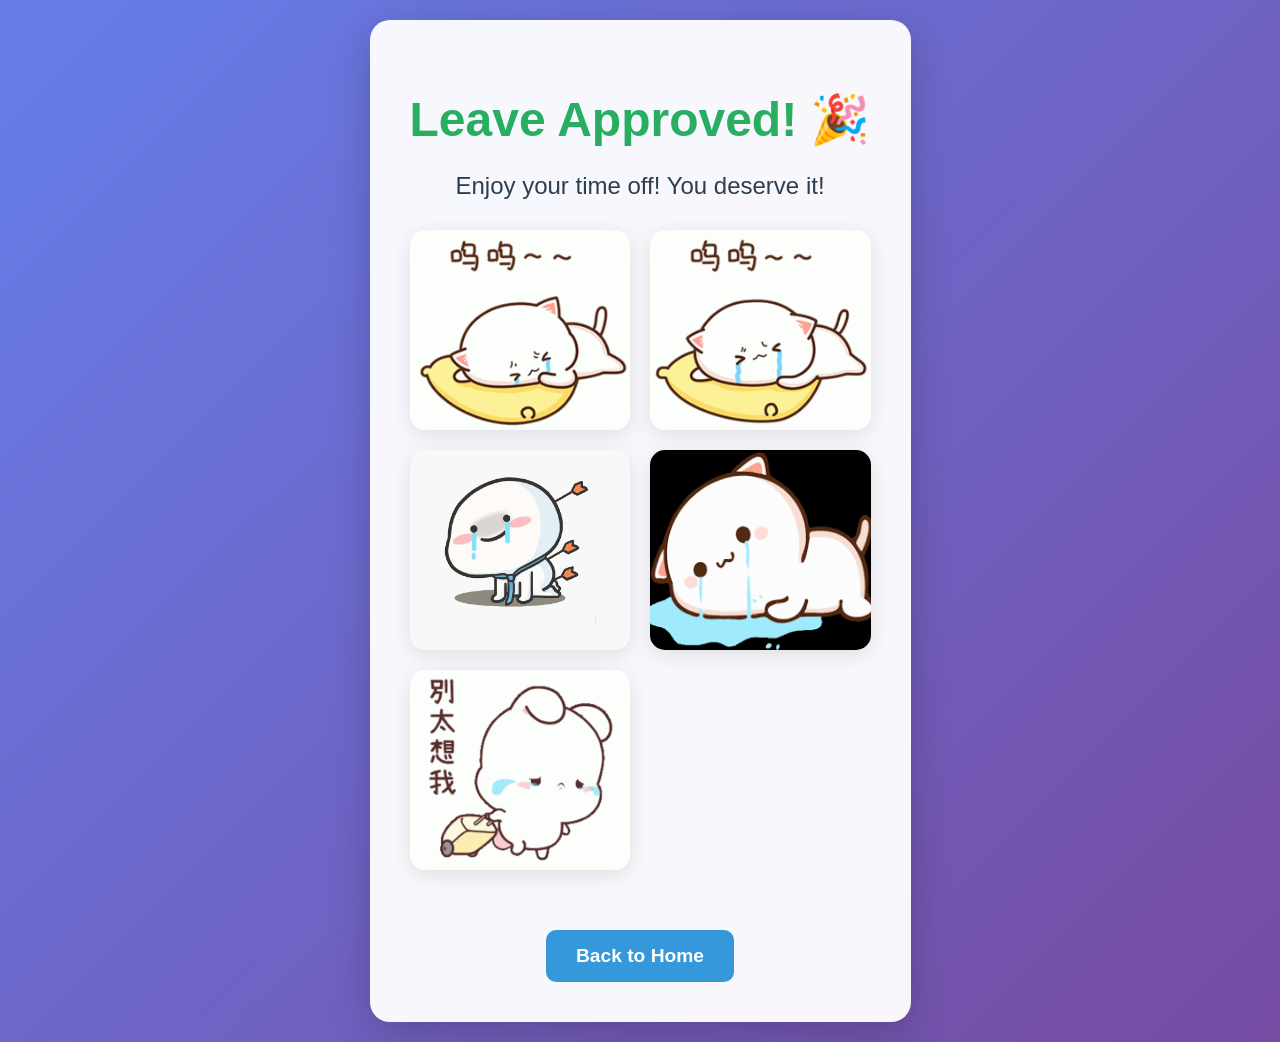
==== yes.html @ b84a9357 "Create interactive leave approval website with all features Co-authored-by: anniemeow1216 <261376333" ====
<!DOCTYPE html>
<html lang="en">
<head>
    <meta charset="UTF-8">
    <meta name="viewport" content="width=device-width, initial-scale=1.0">
    <title>Leave Approved!</title>
    <link rel="stylesheet" href="yes_style.css">
</head>
<body>
    <div class="container">
        <h1 class="header_text">Leave Approved! 🎉</h1>
        <p class="success_message">Enjoy your time off! You deserve it!</p>
        
        <div class="gallery">
            <img src="no1.gif" alt="Celebration">
            <img src="no2.gif" alt="Happy">
            <img src="no3.jpg" alt="Excited">
            <img src="no4.png" alt="Yay">
            <img src="no5.gif" alt="Party">
        </div>
        
        <a href="index.html" class="back-button">Back to Home</a>
    </div>
</body>
</html>
---- yes_style.css ----
body {
    display: flex;
    justify-content: center;
    align-items: center;
    min-height: 100vh;
    margin: 0;
    background: linear-gradient(135deg, #667eea 0%, #764ba2 100%);
    font-family: 'Arial', sans-serif;
    padding: 20px;
}

.container {
    text-align: center;
    background: rgba(255, 255, 255, 0.95);
    padding: 40px;
    border-radius: 20px;
    box-shadow: 0 10px 40px rgba(0, 0, 0, 0.2);
    max-width: 900px;
}

.header_text {
    font-size: 3em;
    color: #27ae60;
    margin-bottom: 20px;
    animation: bounce 1s ease infinite;
}

@keyframes bounce {
    0%, 100% {
        transform: translateY(0);
    }
    50% {
        transform: translateY(-10px);
    }
}

.success_message {
    font-size: 1.5em;
    color: #2c3e50;
    margin-bottom: 30px;
}

.gallery {
    display: grid;
    grid-template-columns: repeat(auto-fit, minmax(200px, 1fr));
    gap: 20px;
    margin: 30px 0;
}

.gallery img {
    width: 100%;
    height: 200px;
    object-fit: cover;
    border-radius: 15px;
    box-shadow: 0 5px 20px rgba(0, 0, 0, 0.1);
    transition: transform 0.3s ease;
}

.gallery img:hover {
    transform: scale(1.05);
}

.back-button {
    display: inline-block;
    margin-top: 30px;
    padding: 15px 30px;
    background-color: #3498db;
    color: white;
    text-decoration: none;
    border-radius: 10px;
    font-size: 1.2em;
    font-weight: bold;
    transition: all 0.3s ease;
}

.back-button:hover {
    background-color: #2980b9;
    transform: scale(1.05);
}

/* Mobile responsiveness */
@media (max-width: 768px) {
    .container {
        padding: 20px;
    }

    .header_text {
        font-size: 2em;
    }

    .success_message {
        font-size: 1.2em;
    }

    .gallery {
        grid-template-columns: repeat(auto-fit, minmax(150px, 1fr));
        gap: 15px;
    }

    .gallery img {
        height: 150px;
    }

    .back-button {
        font-size: 1em;
        padding: 12px 24px;
    }
}

@media (max-width: 480px) {
    .header_text {
        font-size: 1.5em;
    }

    .success_message {
        font-size: 1em;
    }

    .gallery {
        grid-template-columns: 1fr;
    }
}
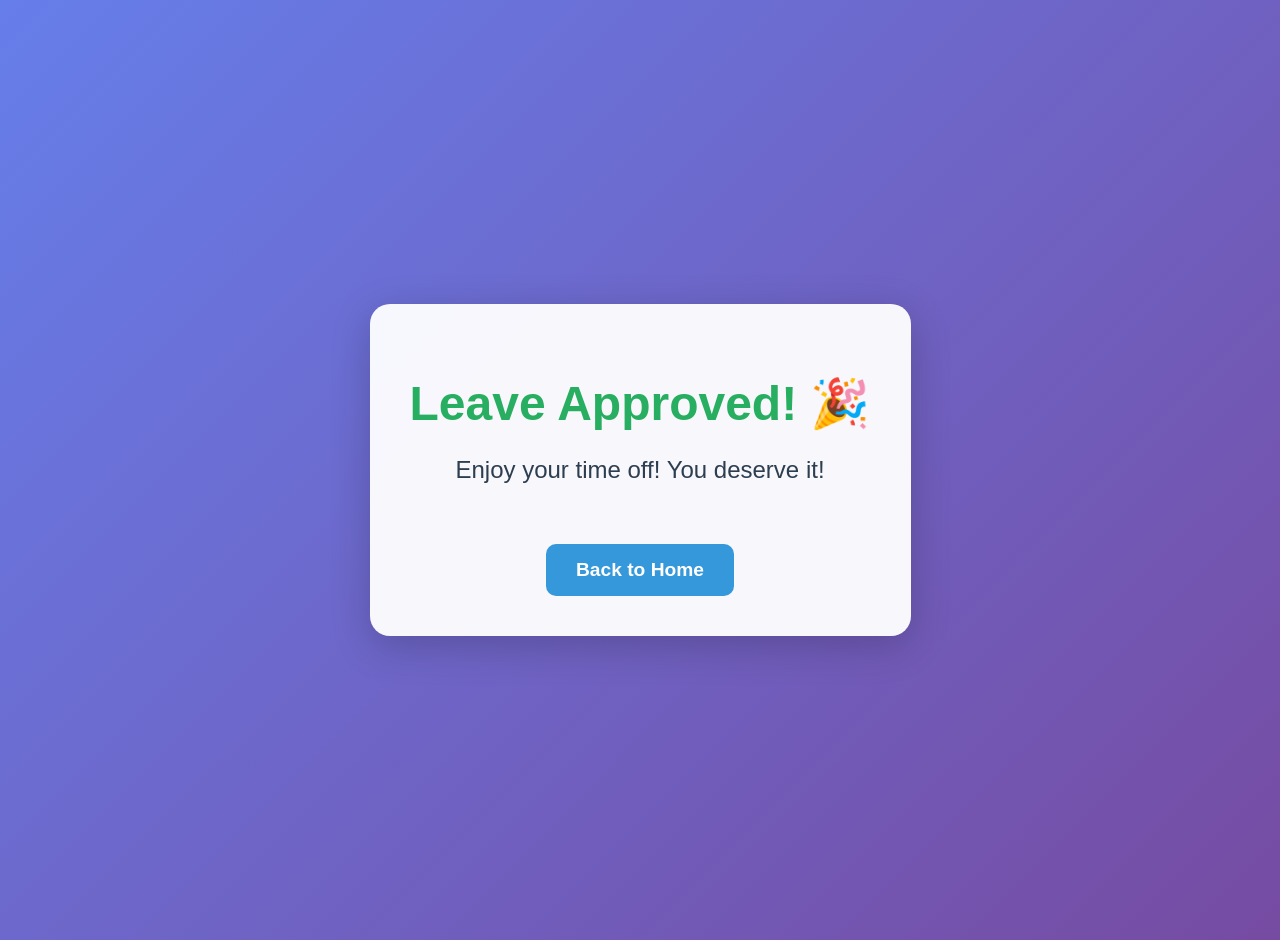
==== commit a9a4e9d5: "Remove image gallery from yes.html success page Co-authored-by: anniemeow1216 <261376333+anniemeow12" ====
--- a/yes.html
+++ b/yes.html
@@ -11,14 +11,6 @@
         <h1 class="header_text">Leave Approved! 🎉</h1>
         <p class="success_message">Enjoy your time off! You deserve it!</p>
         
-        <div class="gallery">
-            <img src="no1.gif" alt="Celebration">
-            <img src="no2.gif" alt="Happy">
-            <img src="no3.jpg" alt="Excited">
-            <img src="no4.png" alt="Yay">
-            <img src="no5.gif" alt="Party">
-        </div>
-        
         <a href="index.html" class="back-button">Back to Home</a>
     </div>
 </body>
